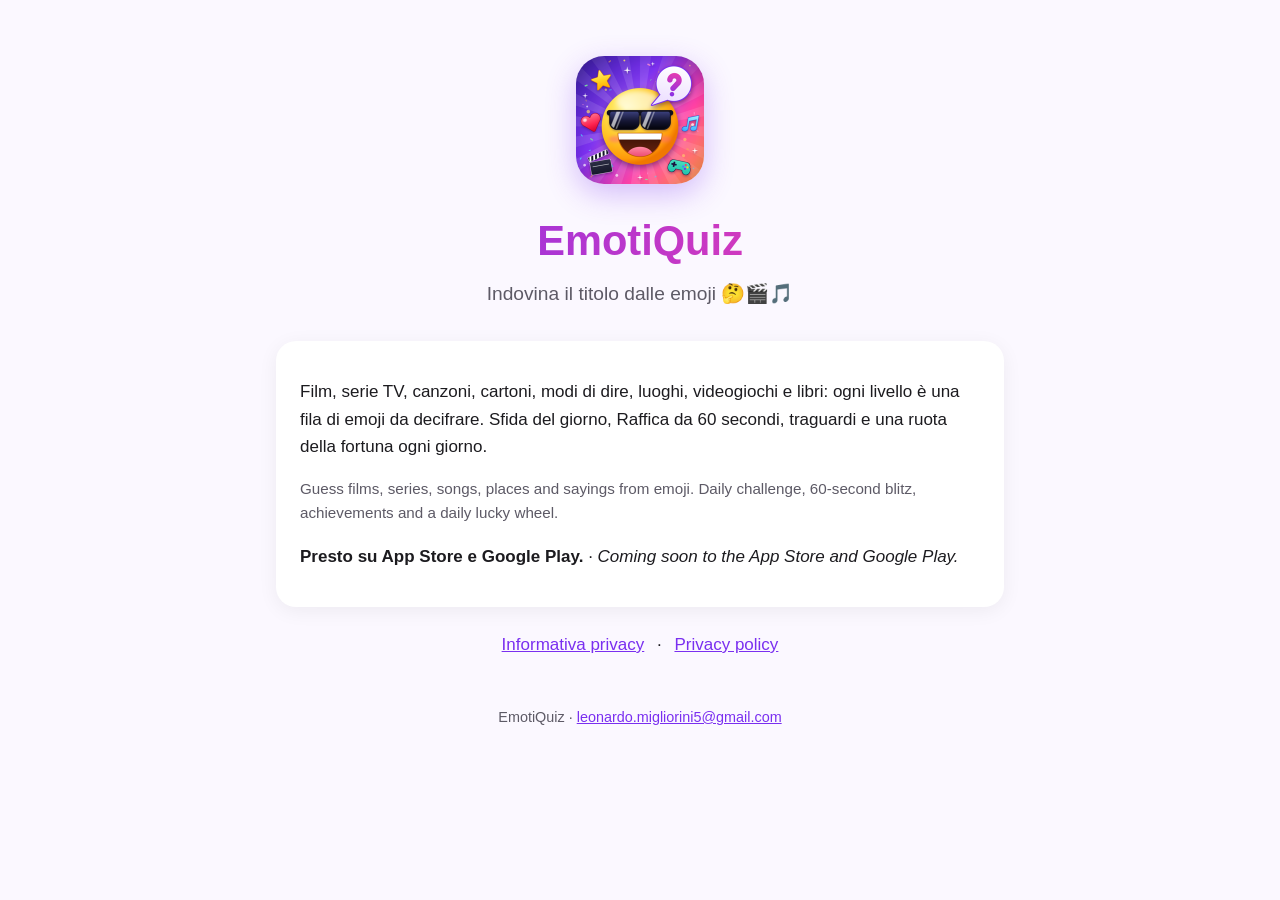
==== index.html @ e060fadf "EmotiQuiz site: home and privacy policy" ====
<!doctype html>
<html lang="it">
<head>
  <meta charset="utf-8">
  <meta name="viewport" content="width=device-width, initial-scale=1">
  <title>EmotiQuiz</title>
  <meta name="description" content="EmotiQuiz: indovina film, serie, canzoni, luoghi e modi di dire dalle emoji.">
  <link rel="icon" href="favicon.png">
  <link rel="stylesheet" href="style.css">
</head>
<body>
<main>
  <header>
    <img src="icon.png" alt="EmotiQuiz">
    <h1>EmotiQuiz</h1>
    <p class="tagline">Indovina il titolo dalle emoji 🤔🎬🎵</p>
  </header>

  <div class="card">
    <p>Film, serie TV, canzoni, cartoni, modi di dire, luoghi, videogiochi e libri:
      ogni livello è una fila di emoji da decifrare. Sfida del giorno, Raffica da 60 secondi,
      traguardi e una ruota della fortuna ogni giorno.</p>
    <p class="muted">Guess films, series, songs, places and sayings from emoji. Daily challenge,
      60-second blitz, achievements and a daily lucky wheel.</p>
    <p><strong>Presto su App Store e Google Play.</strong> · <em>Coming soon to the App Store and Google Play.</em></p>
  </div>

  <p class="lang">
    <a href="privacy.html">Informativa privacy</a> ·
    <a href="privacy.html#en">Privacy policy</a>
  </p>

  <footer>
    <p>EmotiQuiz · <a href="mailto:leonardo.migliorini5@gmail.com">leonardo.migliorini5@gmail.com</a></p>
  </footer>
</main>
</body>
</html>
---- style.css ----
:root {
  --bg: #fbf8ff;
  --text: #1c1b1f;
  --muted: #5d5a66;
  --card: #ffffff;
  --accent: #7a2ff0;
  --accent2: #ff3fa4;
}
@media (prefers-color-scheme: dark) {
  :root {
    --bg: #15131a;
    --text: #ece8f4;
    --muted: #b3aec0;
    --card: #1f1c26;
    --accent: #b48cff;
    --accent2: #ff7cc4;
  }
}
* { box-sizing: border-box; }
body {
  margin: 0;
  background: var(--bg);
  color: var(--text);
  font: 17px/1.6 -apple-system, BlinkMacSystemFont, "Segoe UI", Roboto, sans-serif;
}
main { max-width: 760px; margin: 0 auto; padding: 32px 16px 64px; }
header { text-align: center; padding: 24px 0 8px; }
header img { width: 128px; height: 128px; border-radius: 28px; box-shadow: 0 10px 30px rgba(122, 47, 240, .3); }
h1 {
  font-size: 2.6rem; margin: 16px 0 4px; font-weight: 900;
  background: linear-gradient(90deg, var(--accent), var(--accent2));
  -webkit-background-clip: text; background-clip: text; color: transparent;
}
h2 { margin-top: 2em; }
h3 { margin-top: 1.5em; }
.tagline { color: var(--muted); font-size: 1.2rem; margin: 0; }
.card { background: var(--card); border-radius: 20px; padding: 20px 24px; margin: 24px 0; box-shadow: 0 4px 20px rgba(0, 0, 0, .06); }
.lang { text-align: center; }
.lang a { margin: 0 8px; }
a { color: var(--accent); }
.muted { color: var(--muted); font-size: .95rem; }
footer { text-align: center; color: var(--muted); font-size: .9rem; margin-top: 48px; }
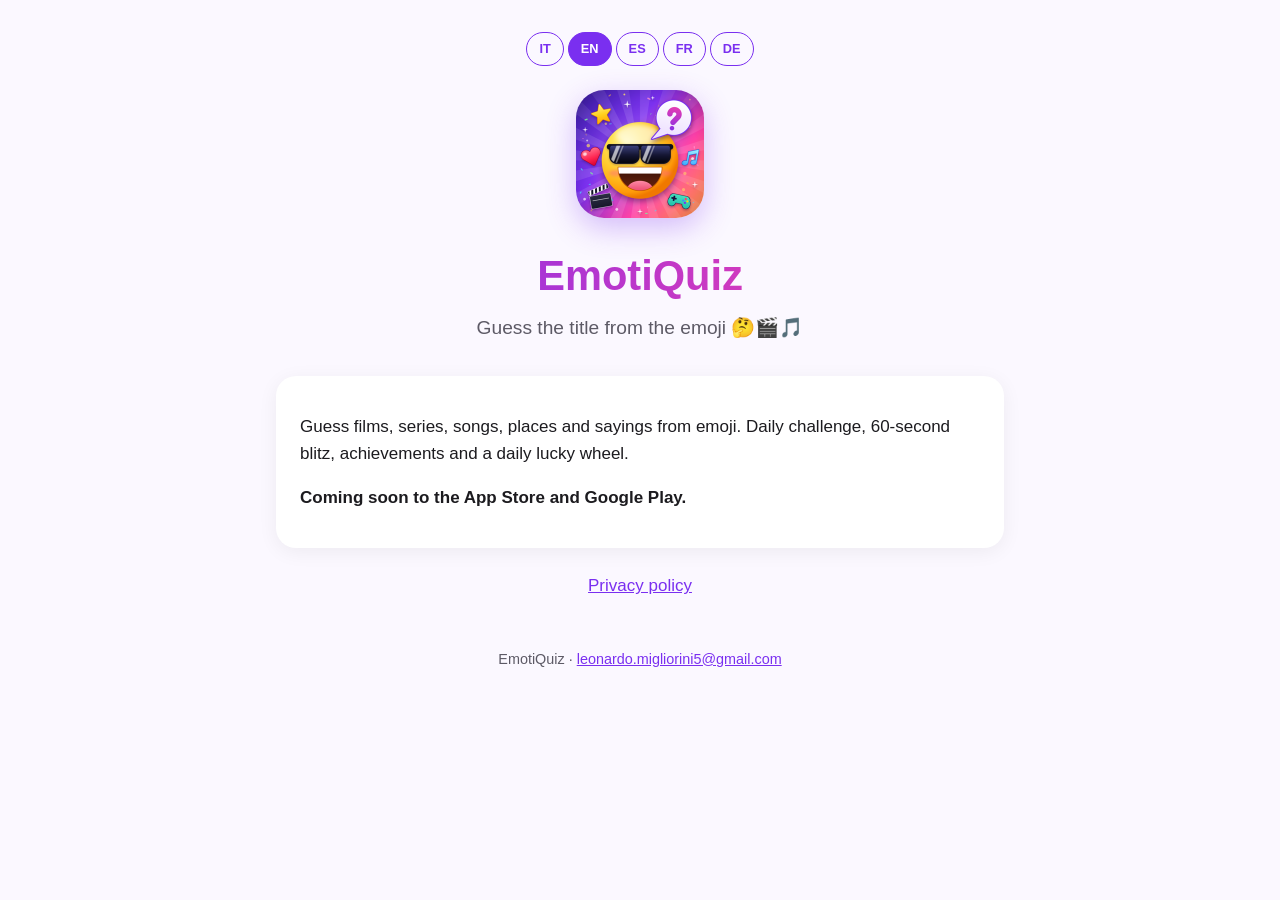
==== commit 87bfe06f: "Add Spanish, French and German to every page index, play, r, privacy and event/christmas now speak i" ====
--- a/index.html
+++ b/index.html
@@ -5,34 +5,105 @@
   <meta name="viewport" content="width=device-width, initial-scale=1">
   <title>EmotiQuiz</title>
   <meta name="description" content="EmotiQuiz: indovina film, serie, canzoni, luoghi e modi di dire dalle emoji.">
+  <link rel="alternate" hreflang="it" href="https://dadobdp.github.io/?lang=it">
+  <link rel="alternate" hreflang="en" href="https://dadobdp.github.io/?lang=en">
+  <link rel="alternate" hreflang="es" href="https://dadobdp.github.io/?lang=es">
+  <link rel="alternate" hreflang="fr" href="https://dadobdp.github.io/?lang=fr">
+  <link rel="alternate" hreflang="de" href="https://dadobdp.github.io/?lang=de">
+  <link rel="alternate" hreflang="x-default" href="https://dadobdp.github.io/">
   <link rel="icon" href="favicon.png">
   <link rel="stylesheet" href="style.css">
+  <script>
+    // Language: ?lang=xx, else the device's first supported language, else
+    // English. Without JavaScript every language stays visible.
+    const LANGS = ["it", "en", "es", "fr", "de"];
+    function pickLang() {
+      const q = (new URLSearchParams(location.search).get("lang") || "").toLowerCase();
+      if (LANGS.includes(q)) return q;
+      for (const l of navigator.languages || [navigator.language || ""]) {
+        const c = (l || "").slice(0, 2).toLowerCase();
+        if (LANGS.includes(c)) return c;
+      }
+      return "en";
+    }
+    document.documentElement.lang = document.documentElement.dataset.lang = pickLang();
+  </script>
 </head>
 <body>
 <main>
+  <nav class="switch" role="group" aria-label="Language" hidden>
+    <button data-set="it">IT</button><button data-set="en">EN</button><button data-set="es">ES</button><button data-set="fr">FR</button><button data-set="de">DE</button>
+  </nav>
+
   <header>
     <img src="icon.png" alt="EmotiQuiz">
     <h1>EmotiQuiz</h1>
-    <p class="tagline">Indovina il titolo dalle emoji 🤔🎬🎵</p>
+    <p class="tagline" data-l="it" lang="it">Indovina il titolo dalle emoji 🤔🎬🎵</p>
+    <p class="tagline" data-l="en" lang="en">Guess the title from the emoji 🤔🎬🎵</p>
+    <p class="tagline" data-l="es" lang="es">Adivina el título con emojis 🤔🎬🎵</p>
+    <p class="tagline" data-l="fr" lang="fr">Devine le titre grâce aux emojis 🤔🎬🎵</p>
+    <p class="tagline" data-l="de" lang="de">Errate den Titel aus Emoji 🤔🎬🎵</p>
   </header>
 
-  <div class="card">
+  <div class="card" data-l="it" lang="it">
     <p>Film, serie TV, canzoni, cartoni, modi di dire, luoghi, videogiochi e libri:
       ogni livello è una fila di emoji da decifrare. Sfida del giorno, Raffica da 60 secondi,
       traguardi e una ruota della fortuna ogni giorno.</p>
-    <p class="muted">Guess films, series, songs, places and sayings from emoji. Daily challenge,
+    <p><strong>Presto su App Store e Google Play.</strong></p>
+  </div>
+  <div class="card" data-l="en" lang="en">
+    <p>Guess films, series, songs, places and sayings from emoji. Daily challenge,
       60-second blitz, achievements and a daily lucky wheel.</p>
-    <p><strong>Presto su App Store e Google Play.</strong> · <em>Coming soon to the App Store and Google Play.</em></p>
+    <p><strong>Coming soon to the App Store and Google Play.</strong></p>
+  </div>
+  <div class="card" data-l="es" lang="es">
+    <p>Películas, series de TV, canciones, dibujos animados, dichos y refranes, lugares, videojuegos
+      y libros: cada nivel es una fila de emojis por descifrar. Reto diario, Blitz de 60 segundos,
+      logros y una ruleta de la suerte cada día.</p>
+    <p><strong>Muy pronto en App Store y Google Play.</strong></p>
+  </div>
+  <div class="card" data-l="fr" lang="fr">
+    <p>Films, séries TV, chansons, dessins animés, expressions et proverbes, lieux, jeux vidéo
+      et livres&nbsp;: chaque niveau est une rangée d'emojis à déchiffrer. Défi du jour, Blitz de
+      60&nbsp;secondes, succès et une roue de la fortune chaque jour.</p>
+    <p><strong>Bientôt sur l'App Store et Google Play.</strong></p>
+  </div>
+  <div class="card" data-l="de" lang="de">
+    <p>Filme, Serien, Songs, Zeichentrick, Redewendungen, Orte, Videospiele und Bücher:
+      Jedes Level ist eine Reihe Emoji zum Entschlüsseln. Tagesrätsel, 60-Sekunden-Blitz,
+      Erfolge und jeden Tag ein Glücksrad.</p>
+    <p><strong>Bald im App Store und bei Google Play.</strong></p>
   </div>
 
   <p class="lang">
-    <a href="privacy.html">Informativa privacy</a> ·
-    <a href="privacy.html#en">Privacy policy</a>
+    <a href="privacy.html#it" data-l="it" lang="it">Informativa privacy</a>
+    <a href="privacy.html#en" data-l="en" lang="en">Privacy policy</a>
+    <a href="privacy.html#es" data-l="es" lang="es">Política de privacidad</a>
+    <a href="privacy.html#fr" data-l="fr" lang="fr">Politique de confidentialité</a>
+    <a href="privacy.html#de" data-l="de" lang="de">Datenschutzerklärung</a>
   </p>
 
   <footer>
     <p>EmotiQuiz · <a href="mailto:leonardo.migliorini5@gmail.com">leonardo.migliorini5@gmail.com</a></p>
   </footer>
 </main>
+<script>
+  const DESC = {
+    it: "EmotiQuiz: indovina film, serie, canzoni, luoghi e modi di dire dalle emoji.",
+    en: "EmotiQuiz: guess films, series, songs, places and sayings from emoji.",
+    es: "EmotiQuiz: adivina películas, series, canciones, lugares y refranes con emojis.",
+    fr: "EmotiQuiz : devine films, séries, chansons, lieux et expressions en emojis.",
+    de: "EmotiQuiz: Errate Filme, Serien, Songs, Orte und Redewendungen aus Emoji.",
+  };
+  const sw = document.querySelector(".switch");
+  function show(lang) {
+    document.documentElement.lang = document.documentElement.dataset.lang = lang;
+    document.querySelector('meta[name="description"]').content = DESC[lang];
+    for (const b of sw.querySelectorAll("button")) b.setAttribute("aria-pressed", b.dataset.set === lang);
+  }
+  for (const b of sw.querySelectorAll("button")) b.onclick = () => show(b.dataset.set);
+  sw.hidden = false;
+  show(document.documentElement.dataset.lang);
+</script>
 </body>
 </html>
--- a/style.css
+++ b/style.css
@@ -40,3 +40,16 @@
 a { color: var(--accent); }
 .muted { color: var(--muted); font-size: .95rem; }
 footer { text-align: center; color: var(--muted); font-size: .9rem; margin-top: 48px; }
+/* Language switch (index.html): html[data-lang] shows that language only. */
+.switch { display: flex; justify-content: center; gap: 4px; flex-wrap: wrap; }
+.switch[hidden] { display: none; }
+.switch button {
+  font: inherit; font-size: .8rem; font-weight: 800; cursor: pointer;
+  padding: 6px 12px; border-radius: 999px; border: 1px solid var(--accent);
+  background: transparent; color: var(--accent);
+}
+.switch button[aria-pressed="true"] { background: var(--accent); color: var(--card); }
+html[data-lang] [data-l] { display: none; }
+html[data-lang="it"] [data-l="it"], html[data-lang="en"] [data-l="en"],
+html[data-lang="es"] [data-l="es"], html[data-lang="fr"] [data-l="fr"],
+html[data-lang="de"] [data-l="de"] { display: revert; }
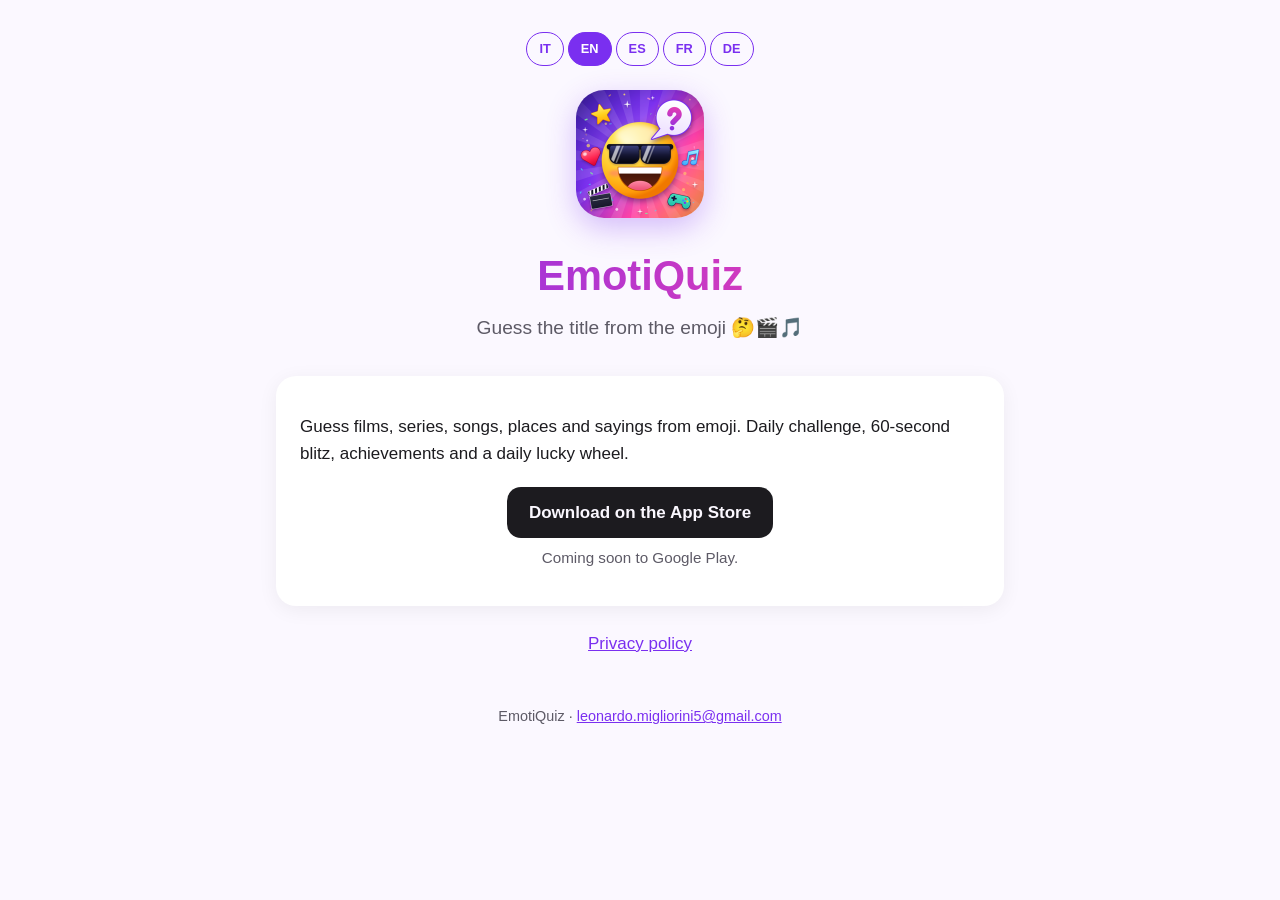
==== commit 4edc0259: "Privacy: Italian text matches the English one; App Store link on home privacy.html (IT): children un" ====
--- a/index.html
+++ b/index.html
@@ -49,30 +49,35 @@
     <p>Film, serie TV, canzoni, cartoni, modi di dire, luoghi, videogiochi e libri:
       ogni livello è una fila di emoji da decifrare. Sfida del giorno, Raffica da 60 secondi,
       traguardi e una ruota della fortuna ogni giorno.</p>
-    <p><strong>Presto su App Store e Google Play.</strong></p>
+    <p class="get"><a class="store-btn" href="https://apps.apple.com/it/app/emotiquiz-quiz-con-le-emoji/id6827072072">Scarica su App Store</a></p>
+    <p class="muted">Presto su Google Play.</p>
   </div>
   <div class="card" data-l="en" lang="en">
     <p>Guess films, series, songs, places and sayings from emoji. Daily challenge,
       60-second blitz, achievements and a daily lucky wheel.</p>
-    <p><strong>Coming soon to the App Store and Google Play.</strong></p>
+    <p class="get"><a class="store-btn" href="https://apps.apple.com/it/app/emotiquiz-quiz-con-le-emoji/id6827072072">Download on the App Store</a></p>
+    <p class="muted">Coming soon to Google Play.</p>
   </div>
   <div class="card" data-l="es" lang="es">
     <p>Películas, series de TV, canciones, dibujos animados, dichos y refranes, lugares, videojuegos
       y libros: cada nivel es una fila de emojis por descifrar. Reto diario, Blitz de 60 segundos,
       logros y una ruleta de la suerte cada día.</p>
-    <p><strong>Muy pronto en App Store y Google Play.</strong></p>
+    <p class="get"><a class="store-btn" href="https://apps.apple.com/it/app/emotiquiz-quiz-con-le-emoji/id6827072072">Descárgalo en el App Store</a></p>
+    <p class="muted">Muy pronto en Google Play.</p>
   </div>
   <div class="card" data-l="fr" lang="fr">
     <p>Films, séries TV, chansons, dessins animés, expressions et proverbes, lieux, jeux vidéo
       et livres&nbsp;: chaque niveau est une rangée d'emojis à déchiffrer. Défi du jour, Blitz de
       60&nbsp;secondes, succès et une roue de la fortune chaque jour.</p>
-    <p><strong>Bientôt sur l'App Store et Google Play.</strong></p>
+    <p class="get"><a class="store-btn" href="https://apps.apple.com/it/app/emotiquiz-quiz-con-le-emoji/id6827072072">Télécharger dans l'App Store</a></p>
+    <p class="muted">Bientôt sur Google Play.</p>
   </div>
   <div class="card" data-l="de" lang="de">
     <p>Filme, Serien, Songs, Zeichentrick, Redewendungen, Orte, Videospiele und Bücher:
       Jedes Level ist eine Reihe Emoji zum Entschlüsseln. Tagesrätsel, 60-Sekunden-Blitz,
       Erfolge und jeden Tag ein Glücksrad.</p>
-    <p><strong>Bald im App Store und bei Google Play.</strong></p>
+    <p class="get"><a class="store-btn" href="https://apps.apple.com/it/app/emotiquiz-quiz-con-le-emoji/id6827072072">Laden im App Store</a></p>
+    <p class="muted">Bald bei Google Play.</p>
   </div>
 
   <p class="lang">
--- a/style.css
+++ b/style.css
@@ -53,3 +53,10 @@
 html[data-lang="it"] [data-l="it"], html[data-lang="en"] [data-l="en"],
 html[data-lang="es"] [data-l="es"], html[data-lang="fr"] [data-l="fr"],
 html[data-lang="de"] [data-l="de"] { display: revert; }
+/* App Store link (index.html): text button, no Apple badge image. */
+.get { text-align: center; margin: 20px 0 4px; }
+.store-btn {
+  display: inline-block; padding: 12px 22px; border-radius: 14px;
+  background: var(--text); color: var(--bg); font-weight: 800; text-decoration: none;
+}
+.get + .muted { text-align: center; margin-top: 8px; }
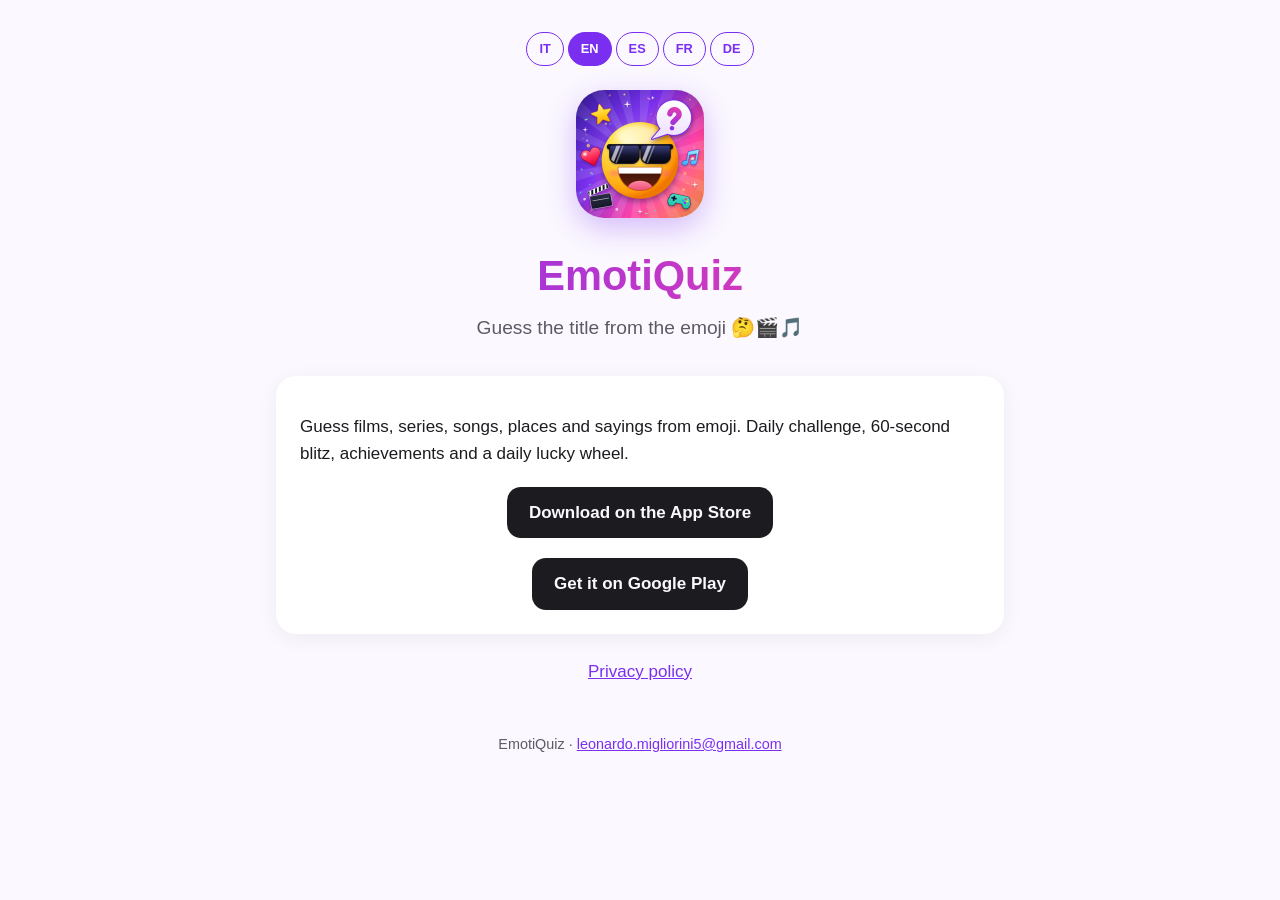
==== commit 3ed308a5: "Link Google Play on the home page instead of 'coming soon' Co-Authored-By: Claude Opus 5.5 <noreply@" ====
--- a/index.html
+++ b/index.html
@@ -49,35 +49,35 @@
     <p>Film, serie TV, canzoni, cartoni, modi di dire, luoghi, videogiochi e libri:
       ogni livello è una fila di emoji da decifrare. Sfida del giorno, Raffica da 60 secondi,
       traguardi e una ruota della fortuna ogni giorno.</p>
-    <p class="get"><a class="store-btn" href="https://apps.apple.com/it/app/emotiquiz-quiz-con-le-emoji/id6827072072">Scarica su App Store</a></p>
-    <p class="muted">Presto su Google Play.</p>
+    <p class="get"><a class="store-btn" href="https://apps.apple.com/app/id6827072072">Scarica su App Store</a></p>
+    <p class="get"><a class="store-btn" href="https://play.google.com/store/apps/details?id=com.emotiquiz.app">Disponibile su Google Play</a></p>
   </div>
   <div class="card" data-l="en" lang="en">
     <p>Guess films, series, songs, places and sayings from emoji. Daily challenge,
       60-second blitz, achievements and a daily lucky wheel.</p>
-    <p class="get"><a class="store-btn" href="https://apps.apple.com/it/app/emotiquiz-quiz-con-le-emoji/id6827072072">Download on the App Store</a></p>
-    <p class="muted">Coming soon to Google Play.</p>
+    <p class="get"><a class="store-btn" href="https://apps.apple.com/app/id6827072072">Download on the App Store</a></p>
+    <p class="get"><a class="store-btn" href="https://play.google.com/store/apps/details?id=com.emotiquiz.app">Get it on Google Play</a></p>
   </div>
   <div class="card" data-l="es" lang="es">
     <p>Películas, series de TV, canciones, dibujos animados, dichos y refranes, lugares, videojuegos
       y libros: cada nivel es una fila de emojis por descifrar. Reto diario, Blitz de 60 segundos,
       logros y una ruleta de la suerte cada día.</p>
-    <p class="get"><a class="store-btn" href="https://apps.apple.com/it/app/emotiquiz-quiz-con-le-emoji/id6827072072">Descárgalo en el App Store</a></p>
-    <p class="muted">Muy pronto en Google Play.</p>
+    <p class="get"><a class="store-btn" href="https://apps.apple.com/app/id6827072072">Descárgalo en el App Store</a></p>
+    <p class="get"><a class="store-btn" href="https://play.google.com/store/apps/details?id=com.emotiquiz.app">Disponible en Google Play</a></p>
   </div>
   <div class="card" data-l="fr" lang="fr">
     <p>Films, séries TV, chansons, dessins animés, expressions et proverbes, lieux, jeux vidéo
       et livres&nbsp;: chaque niveau est une rangée d'emojis à déchiffrer. Défi du jour, Blitz de
       60&nbsp;secondes, succès et une roue de la fortune chaque jour.</p>
-    <p class="get"><a class="store-btn" href="https://apps.apple.com/it/app/emotiquiz-quiz-con-le-emoji/id6827072072">Télécharger dans l'App Store</a></p>
-    <p class="muted">Bientôt sur Google Play.</p>
+    <p class="get"><a class="store-btn" href="https://apps.apple.com/app/id6827072072">Télécharger dans l'App Store</a></p>
+    <p class="get"><a class="store-btn" href="https://play.google.com/store/apps/details?id=com.emotiquiz.app">Disponible sur Google Play</a></p>
   </div>
   <div class="card" data-l="de" lang="de">
     <p>Filme, Serien, Songs, Zeichentrick, Redewendungen, Orte, Videospiele und Bücher:
       Jedes Level ist eine Reihe Emoji zum Entschlüsseln. Tagesrätsel, 60-Sekunden-Blitz,
       Erfolge und jeden Tag ein Glücksrad.</p>
-    <p class="get"><a class="store-btn" href="https://apps.apple.com/it/app/emotiquiz-quiz-con-le-emoji/id6827072072">Laden im App Store</a></p>
-    <p class="muted">Bald bei Google Play.</p>
+    <p class="get"><a class="store-btn" href="https://apps.apple.com/app/id6827072072">Laden im App Store</a></p>
+    <p class="get"><a class="store-btn" href="https://play.google.com/store/apps/details?id=com.emotiquiz.app">Jetzt bei Google Play</a></p>
   </div>
 
   <p class="lang">
